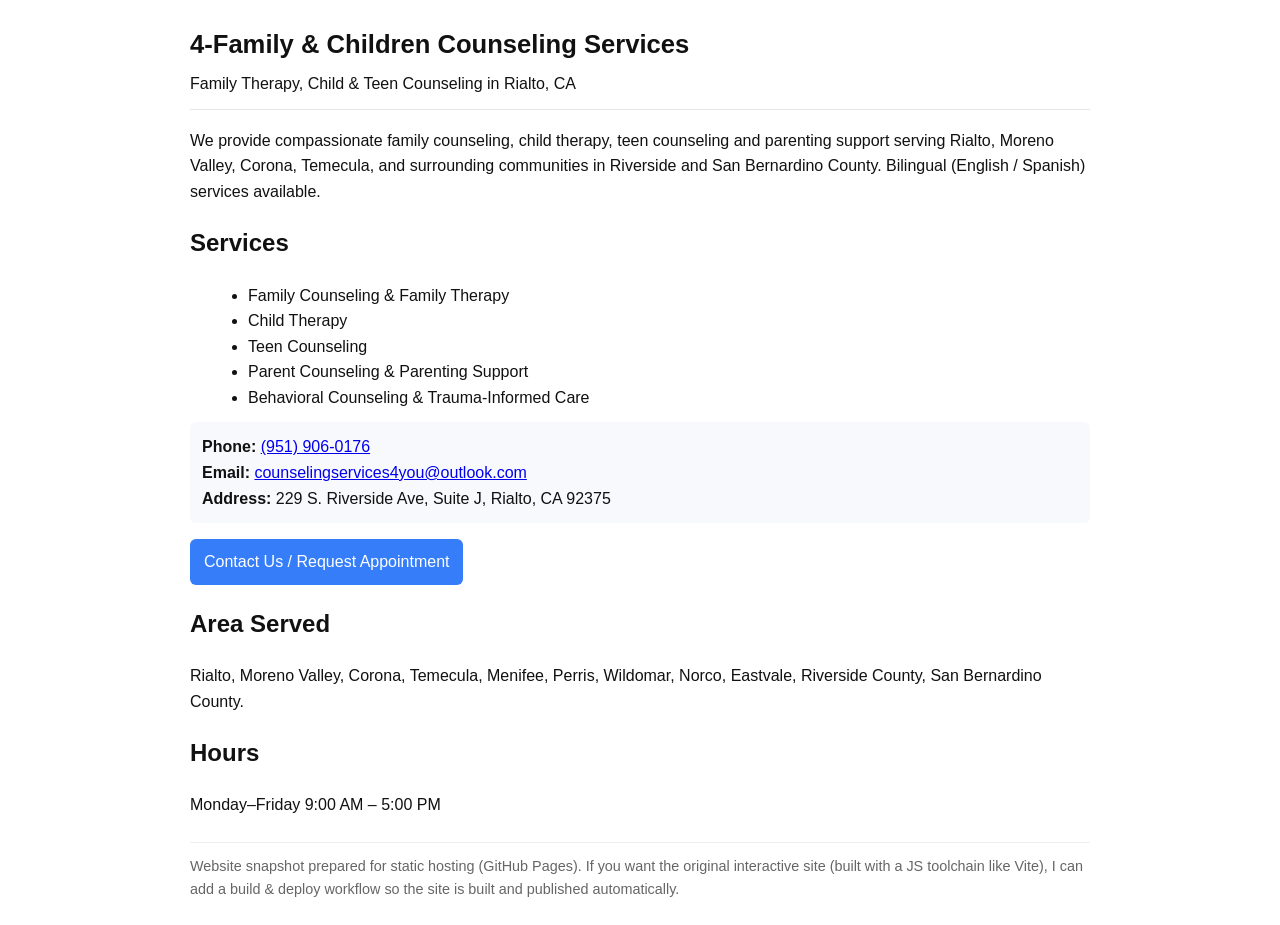
==== index.html @ 4184d6f3 "Add index.html for GitHub Pages (static snapshot)" ====
<!doctype html>
<html lang="en">
<head>
  <meta charset="utf-8">
  <meta name="viewport" content="width=device-width, initial-scale=1">
  <title>4-Family & Children Counseling Services | Family Therapy, Child & Teen Counseling in Rialto, CA</title>
  <meta name="description" content="Professional family counseling, child therapy, teen counseling, and parenting support in Rialto, CA. Serving Riverside and San Bernardino County.">
  <meta name="robots" content="index, follow">
  <style>
    body{font-family:Arial,Helvetica,sans-serif;line-height:1.6;padding:24px;max-width:900px;margin:0 auto;color:#111}
    header{border-bottom:1px solid #e6e6e6;padding-bottom:12px;margin-bottom:18px}
    h1{font-size:1.6rem;margin:0 0 6px}
    .contact{background:#f7f9fc;padding:12px;border-radius:6px;margin:12px 0}
    a.button{display:inline-block;background:#357DF9;color:#fff;padding:10px 14px;border-radius:6px;text-decoration:none}
    ul{margin:0 0 12px 18px}
    footer{margin-top:24px;border-top:1px solid #eee;padding-top:12px;color:#666;font-size:0.9rem}
  </style>
</head>
<body>
  <header>
    <h1>4-Family &amp; Children Counseling Services</h1>
    <div>Family Therapy, Child &amp; Teen Counseling in Rialto, CA</div>
  </header>

  <section>
    <p>We provide compassionate family counseling, child therapy, teen counseling and parenting support serving Rialto, Moreno Valley, Corona, Temecula, and surrounding communities in Riverside and San Bernardino County. Bilingual (English / Spanish) services available.</p>

    <h2>Services</h2>
    <ul>
      <li>Family Counseling &amp; Family Therapy</li>
      <li>Child Therapy</li>
      <li>Teen Counseling</li>
      <li>Parent Counseling &amp; Parenting Support</li>
      <li>Behavioral Counseling &amp; Trauma-Informed Care</li>
    </ul>

    <div class="contact">
      <strong>Phone:</strong> <a href="tel:+19519060176">(951) 906-0176</a><br>
      <strong>Email:</strong> <a href="mailto:counselingservices4you@outlook.com">counselingservices4you@outlook.com</a><br>
      <strong>Address:</strong> 229 S. Riverside Ave, Suite J, Rialto, CA 92375
    </div>

    <p><a class="button" href="mailto:counselingservices4you@outlook.com">Contact Us / Request Appointment</a></p>

    <h2>Area Served</h2>
    <p>Rialto, Moreno Valley, Corona, Temecula, Menifee, Perris, Wildomar, Norco, Eastvale, Riverside County, San Bernardino County.</p>

    <h2>Hours</h2>
    <p>Monday–Friday 9:00 AM – 5:00 PM</p>
  </section>

  <footer>
    <div>Website snapshot prepared for static hosting (GitHub Pages). If you want the original interactive site (built with a JS toolchain like Vite), I can add a build & deploy workflow so the site is built and published automatically.</div>
  </footer>
</body>
</html>
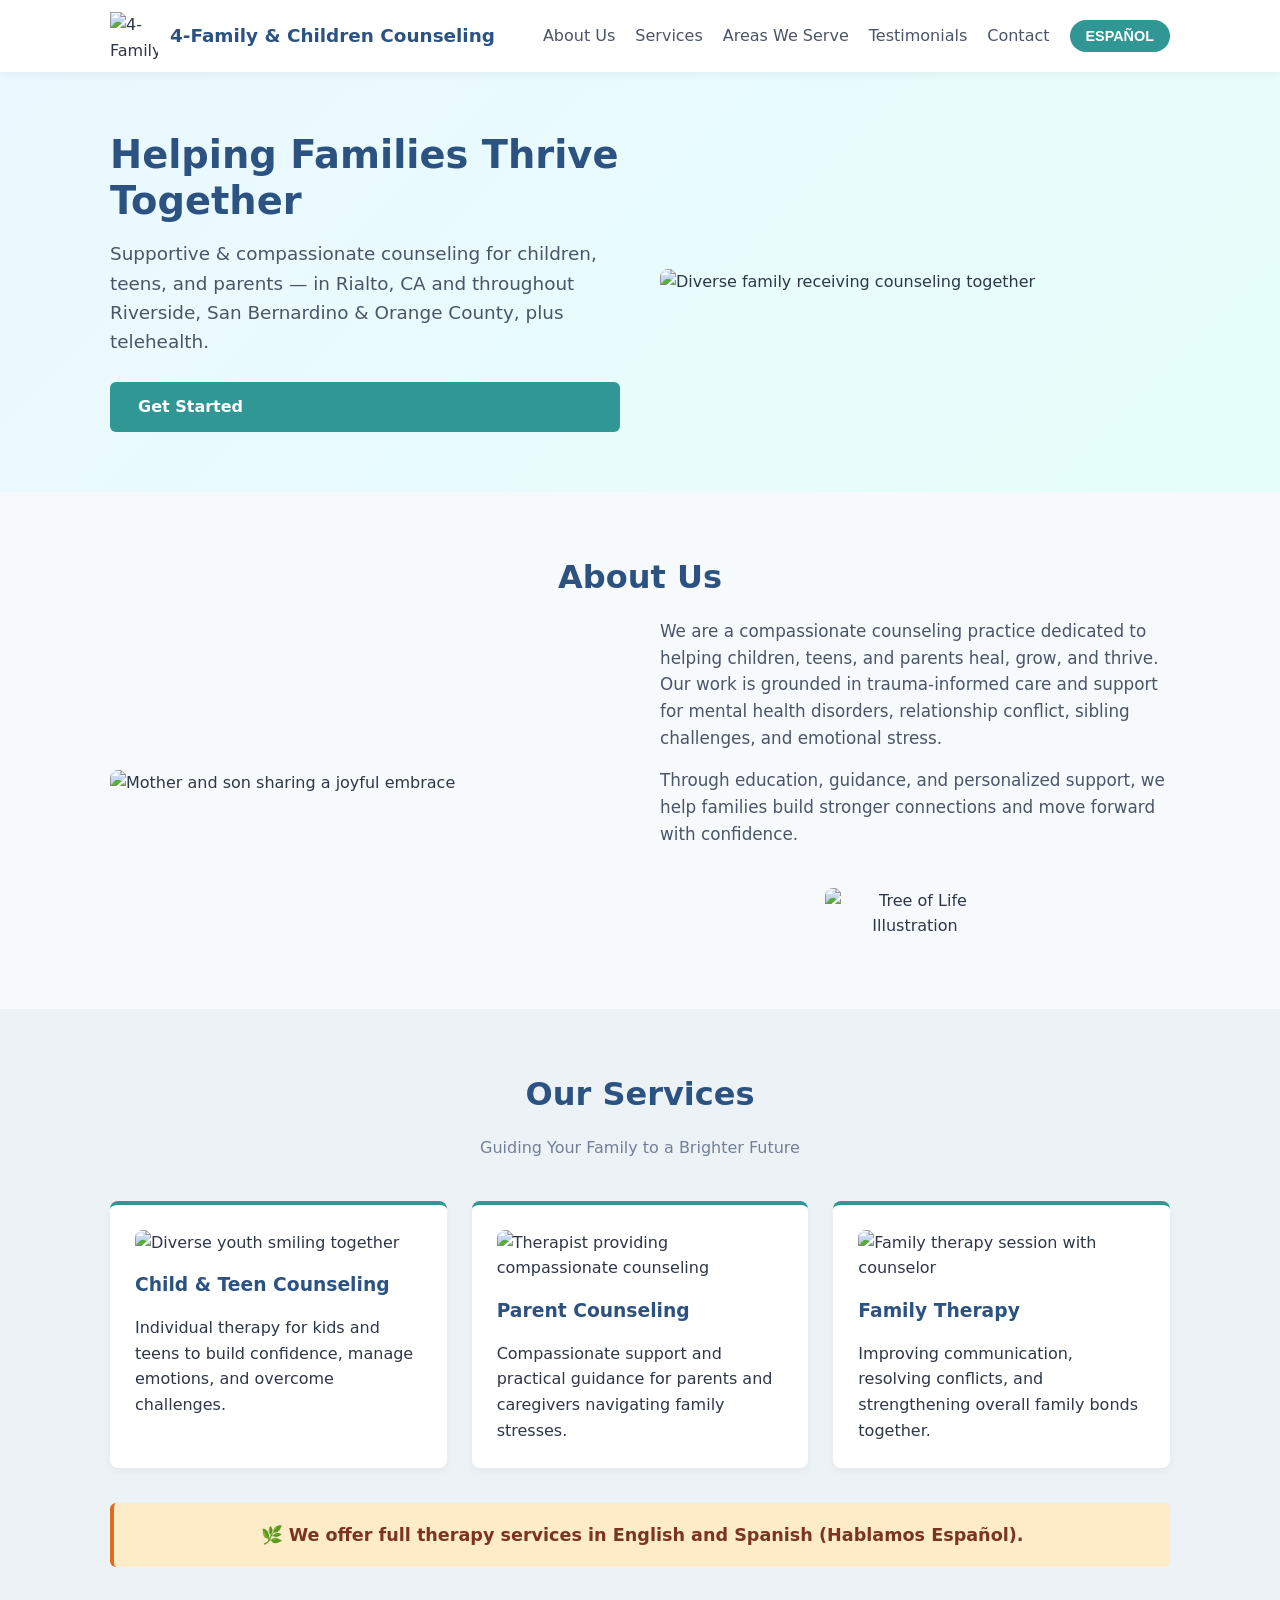
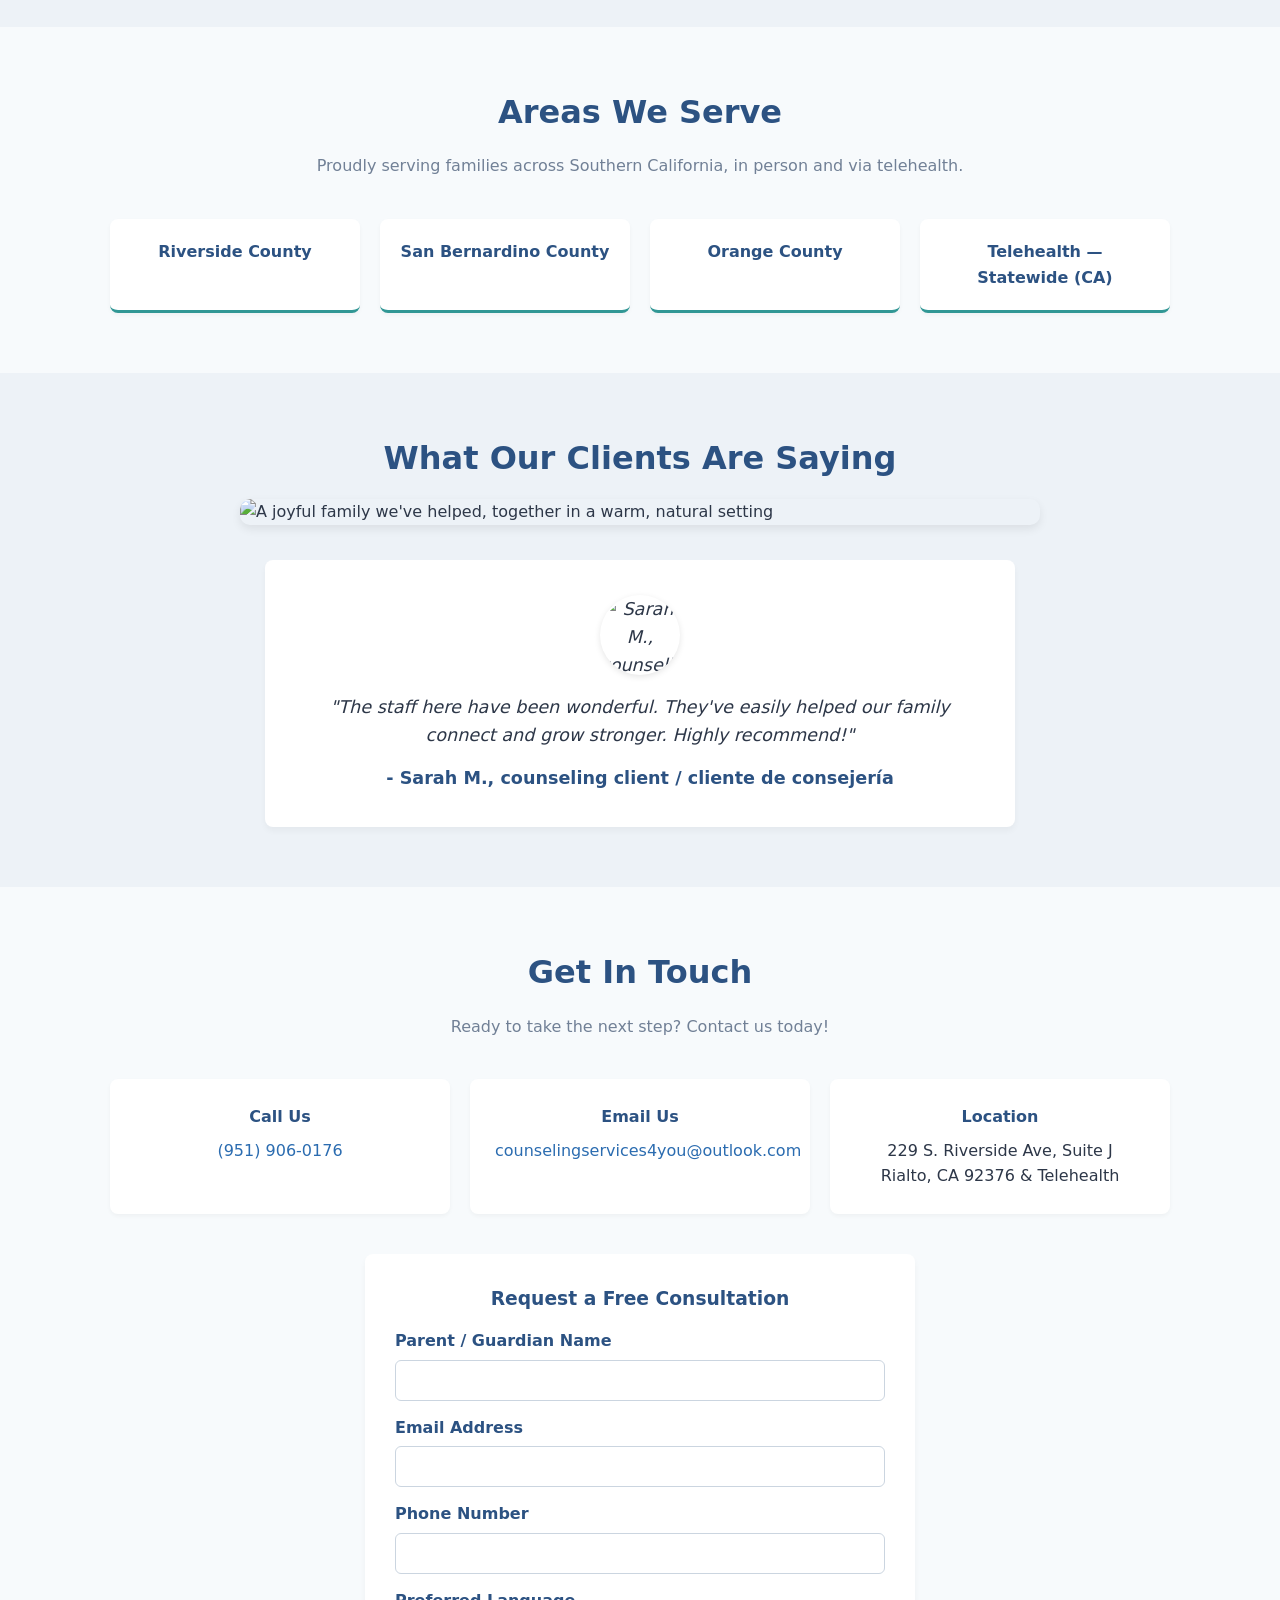
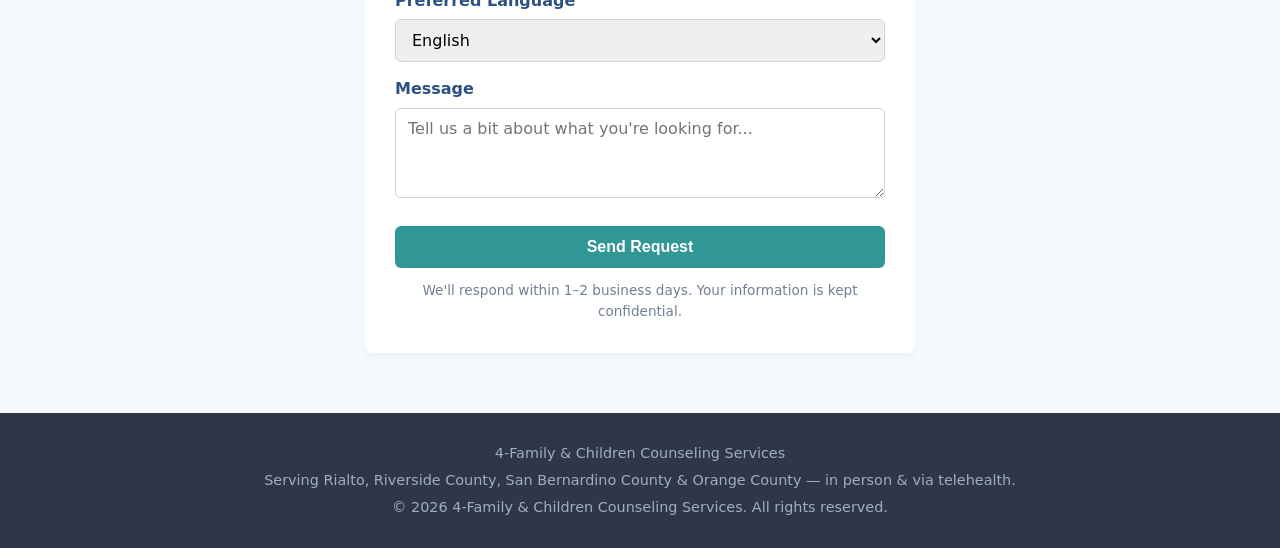
==== commit e161711a: "Add files via upload" ====
--- a/index.html
+++ b/index.html
@@ -1,56 +1,495 @@
-<!doctype html>
+<!DOCTYPE html>
 <html lang="en">
 <head>
-  <meta charset="utf-8">
-  <meta name="viewport" content="width=device-width, initial-scale=1">
-  <title>4-Family & Children Counseling Services | Family Therapy, Child & Teen Counseling in Rialto, CA</title>
-  <meta name="description" content="Professional family counseling, child therapy, teen counseling, and parenting support in Rialto, CA. Serving Riverside and San Bernardino County.">
+  <meta charset="UTF-8">
+  <meta name="viewport" content="width=device-width, initial-scale=1.0">
+  <title>4-Family & Children Counseling Services | Rialto, CA | Riverside, San Bernardino & Orange County | Servicios de Consejería Bilingüe</title>
+  <meta name="description" content="Bilingual (English/Spanish) counseling for children, teens, parents & families in Rialto, CA — serving Riverside County, San Bernardino County & Orange County, plus telehealth statewide. Hablamos español.">
+  <meta name="keywords" content="family counseling Rialto CA, child therapist Riverside County, teen counseling San Bernardino County, family therapy Orange County, bilingual counselor Spanish speaking therapist, consejeria familiar, terapia para niños, parent counseling Inland Empire, telehealth counseling California">
+  <meta name="author" content="4-Family & Children Counseling Services">
   <meta name="robots" content="index, follow">
+  <link rel="icon" type="image/png" href="images/family-icon.png">
+
+  <!-- Open Graph / Social sharing -->
+  <meta property="og:type" content="website">
+  <meta property="og:title" content="4-Family & Children Counseling Services | Rialto, CA">
+  <meta property="og:description" content="Bilingual counseling for children, teens & families. Serving Riverside County, San Bernardino County, Orange County & telehealth. Hablamos español.">
+  <meta property="og:image" content="images/mother-son-photo.png">
+  <meta property="og:locale" content="en_US">
+  <meta property="og:locale:alternate" content="es_ES">
+
+  <!-- Local Business structured data for local SEO / directory listings -->
+  <script type="application/ld+json">
+  {
+    "@context": "https://schema.org",
+    "@type": "CounselingService",
+    "name": "4-Family & Children Counseling Services",
+    "alternateName": "Servicios de Consejería 4-Family & Children",
+    "description": "Bilingual (English/Spanish) counseling practice offering child, teen, parent, and family therapy in-person and via telehealth.",
+    "telephone": "+1-951-906-0176",
+    "email": "counselingservices4you@outlook.com",
+    "address": {
+      "@type": "PostalAddress",
+      "streetAddress": "229 S. Riverside Ave, Suite J",
+      "addressLocality": "Rialto",
+      "addressRegion": "CA",
+      "postalCode": "92376",
+      "addressCountry": "US"
+    },
+    "areaServed": [
+      {"@type": "AdministrativeArea", "name": "Riverside County, California"},
+      {"@type": "AdministrativeArea", "name": "San Bernardino County, California"},
+      {"@type": "AdministrativeArea", "name": "Orange County, California"}
+    ],
+    "availableLanguage": ["English", "Spanish"],
+    "priceRange": "$$"
+  }
+  </script>
+
   <style>
-    body{font-family:Arial,Helvetica,sans-serif;line-height:1.6;padding:24px;max-width:900px;margin:0 auto;color:#111}
-    header{border-bottom:1px solid #e6e6e6;padding-bottom:12px;margin-bottom:18px}
-    h1{font-size:1.6rem;margin:0 0 6px}
-    .contact{background:#f7f9fc;padding:12px;border-radius:6px;margin:12px 0}
-    a.button{display:inline-block;background:#357DF9;color:#fff;padding:10px 14px;border-radius:6px;text-decoration:none}
-    ul{margin:0 0 12px 18px}
-    footer{margin-top:24px;border-top:1px solid #eee;padding-top:12px;color:#666;font-size:0.9rem}
+    * { box-sizing: border-box; margin: 0; padding: 0; }
+    body {
+      font-family: system-ui, -apple-system, BlinkMacSystemFont, 'Segoe UI', Roboto, Oxygen, Ubuntu, Cantarell, sans-serif;
+      line-height: 1.6;
+      color: #2d3748;
+      background-color: #f7fafc;
+    }
+    a { color: #2b6cb0; text-decoration: none; }
+    a:hover { text-decoration: underline; }
+    img { max-width: 100%; height: auto; display: block; border-radius: 8px; }
+    .container { max-width: 1100px; margin: 0 auto; padding: 0 20px; }
+
+    /* Navigation */
+    header {
+      background: #ffffff;
+      box-shadow: 0 2px 10px rgba(0,0,0,0.05);
+      position: sticky;
+      top: 0;
+      z-index: 100;
+    }
+    nav {
+      display: flex;
+      justify-content: space-between;
+      align-items: center;
+      padding: 12px 0;
+      flex-wrap: wrap;
+      gap: 10px;
+    }
+    .logo-container { display: flex; align-items: center; gap: 12px; }
+    .logo-img { height: 48px; width: 48px; object-fit: contain; border-radius: 0; }
+    .logo-text { font-size: 1.15rem; font-weight: 700; color: #2c5282; }
+    .nav-links { display: flex; list-style: none; gap: 20px; align-items: center; flex-wrap: wrap; }
+    .nav-links a { color: #4a5568; font-weight: 500; }
+    .lang-toggle-btn {
+      background: #319795;
+      color: #ffffff;
+      border: none;
+      padding: 8px 16px;
+      border-radius: 20px;
+      font-size: 0.9rem;
+      font-weight: 700;
+      cursor: pointer;
+      transition: background 0.2s;
+    }
+    .lang-toggle-btn:hover { background: #2c7a7b; }
+
+    /* Hero */
+    .hero { background: linear-gradient(135deg, #ebf8ff 0%, #e6fffa 100%); padding: 60px 0; }
+    .hero-grid { display: grid; grid-template-columns: 1fr 1fr; gap: 40px; align-items: center; }
+    .hero-text h1 { font-size: 2.4rem; color: #2c5282; margin-bottom: 15px; line-height: 1.2; }
+    .hero-text p { font-size: 1.15rem; color: #4a5568; margin-bottom: 25px; }
+    .btn-primary {
+      display: inline-block;
+      background: #319795;
+      color: #ffffff;
+      padding: 12px 28px;
+      border-radius: 6px;
+      font-weight: 600;
+      transition: background 0.2s;
+      border: none;
+      cursor: pointer;
+      font-size: 1rem;
+    }
+    .btn-primary:hover { background: #2c7a7b; text-decoration: none; }
+
+    section { padding: 60px 0; }
+    .section-title { text-align: center; font-size: 2rem; color: #2c5282; margin-bottom: 15px; }
+    .section-subtitle { text-align: center; color: #718096; margin-bottom: 40px; }
+
+    /* About */
+    .about-grid { display: grid; grid-template-columns: 1fr 1fr; gap: 40px; align-items: center; }
+    .about-content p { font-size: 1.05rem; color: #4a5568; margin-bottom: 15px; }
+    .tree-feature { text-align: center; margin: 40px auto 10px auto; max-width: 250px; }
+    .tree-feature img { margin: 0 auto; }
+
+    /* Services */
+    .services-grid { display: grid; grid-template-columns: repeat(auto-fit, minmax(280px, 1fr)); gap: 25px; }
+    .service-card {
+      background: #ffffff;
+      padding: 25px;
+      border-radius: 8px;
+      box-shadow: 0 4px 6px rgba(0,0,0,0.04);
+      border-top: 4px solid #319795;
+      display: flex;
+      flex-direction: column;
+      gap: 15px;
+    }
+    .service-card h3 { color: #2c5282; }
+
+    .bilingual-banner {
+      background: #feebc8;
+      border-left: 4px solid #dd6b20;
+      padding: 18px 20px;
+      margin-top: 35px;
+      border-radius: 6px;
+      text-align: center;
+      font-weight: 600;
+      color: #7b341e;
+      font-size: 1.1rem;
+    }
+
+    /* Areas served */
+    .areas-grid {
+      display: grid;
+      grid-template-columns: repeat(auto-fit, minmax(220px, 1fr));
+      gap: 20px;
+      margin-top: 10px;
+    }
+    .area-card {
+      background: #ffffff;
+      padding: 20px;
+      border-radius: 8px;
+      text-align: center;
+      box-shadow: 0 2px 4px rgba(0,0,0,0.04);
+      border-bottom: 3px solid #319795;
+      font-weight: 600;
+      color: #2c5282;
+    }
+
+    /* Testimonials */
+    .testimonials-banner {
+      max-width: 800px;
+      margin: 0 auto 35px auto;
+      border-radius: 10px;
+      overflow: hidden;
+      box-shadow: 0 4px 10px rgba(0,0,0,0.08);
+    }
+    .testimonials-banner img { border-radius: 10px; width: 100%; }
+    .testimonial {
+      background: #ffffff;
+      padding: 35px;
+      border-radius: 8px;
+      max-width: 750px;
+      margin: 0 auto;
+      text-align: center;
+      box-shadow: 0 4px 6px rgba(0,0,0,0.04);
+      font-style: italic;
+      font-size: 1.1rem;
+    }
+    .testimonial-photo {
+      width: 80px;
+      height: 80px;
+      border-radius: 50%;
+      object-fit: cover;
+      margin: 0 auto 18px auto;
+      box-shadow: 0 2px 6px rgba(0,0,0,0.1);
+    }
+    .testimonial-author { margin-top: 15px; font-style: normal; font-weight: 600; color: #2c5282; }
+
+    /* Contact */
+    .contact-info { display: grid; grid-template-columns: repeat(auto-fit, minmax(220px, 1fr)); gap: 20px; text-align: center; margin-bottom: 40px; }
+    .contact-card { background: #ffffff; padding: 25px; border-radius: 8px; box-shadow: 0 2px 4px rgba(0,0,0,0.04); }
+    .contact-card strong { color: #2c5282; display: block; margin-bottom: 8px; }
+
+    /* Sign-up form */
+    .signup-form {
+      background: #ffffff;
+      max-width: 550px;
+      margin: 0 auto;
+      padding: 30px;
+      border-radius: 8px;
+      box-shadow: 0 4px 6px rgba(0,0,0,0.04);
+    }
+    .signup-form label { display: block; font-weight: 600; color: #2c5282; margin-bottom: 6px; margin-top: 14px; }
+    .signup-form input, .signup-form textarea, .signup-form select {
+      width: 100%;
+      padding: 10px 12px;
+      border: 1px solid #cbd5e0;
+      border-radius: 6px;
+      font-size: 1rem;
+      font-family: inherit;
+    }
+    .signup-form textarea { min-height: 90px; resize: vertical; }
+    .signup-form button { margin-top: 20px; width: 100%; }
+    .form-note { font-size: 0.85rem; color: #718096; margin-top: 12px; text-align: center; }
+
+    /* Footer */
+    footer { background: #2d3748; color: #a0aec0; text-align: center; padding: 25px 0; font-size: 0.9rem; }
+    footer p { margin: 4px 0; }
+
+    .es { display: none; }
+
+    @media (max-width: 768px) {
+      .hero-grid, .about-grid { grid-template-columns: 1fr; }
+      .hero-text h1 { font-size: 1.8rem; }
+      .nav-links { gap: 10px; font-size: 0.9rem; }
+    }
   </style>
 </head>
 <body>
+
+  <!-- Navigation -->
   <header>
-    <h1>4-Family &amp; Children Counseling Services</h1>
-    <div>Family Therapy, Child &amp; Teen Counseling in Rialto, CA</div>
+    <div class="container">
+      <nav>
+        <div class="logo-container">
+          <img src="images/tree-logo.png" alt="4-Family Logo" class="logo-img">
+          <span class="logo-text">4-Family &amp; Children Counseling</span>
+        </div>
+        <ul class="nav-links">
+          <li><a href="#about" class="en" style="display:block;">About Us</a><a href="#about" class="es" style="display:none;">Nosotros</a></li>
+          <li><a href="#services" class="en" style="display:block;">Services</a><a href="#services" class="es" style="display:none;">Servicios</a></li>
+          <li><a href="#areas" class="en" style="display:block;">Areas We Serve</a><a href="#areas" class="es" style="display:none;">Áreas de Servicio</a></li>
+          <li><a href="#testimonials" class="en" style="display:block;">Testimonials</a><a href="#testimonials" class="es" style="display:none;">Testimonios</a></li>
+          <li><a href="#contact" class="en" style="display:block;">Contact</a><a href="#contact" class="es" style="display:none;">Contacto</a></li>
+          <li><button class="lang-toggle-btn" onclick="toggleLanguage()">ESPAÑOL</button></li>
+        </ul>
+      </nav>
+    </div>
   </header>
 
-  <section>
-    <p>We provide compassionate family counseling, child therapy, teen counseling and parenting support serving Rialto, Moreno Valley, Corona, Temecula, and surrounding communities in Riverside and San Bernardino County. Bilingual (English / Spanish) services available.</p>
-
-    <h2>Services</h2>
-    <ul>
-      <li>Family Counseling &amp; Family Therapy</li>
-      <li>Child Therapy</li>
-      <li>Teen Counseling</li>
-      <li>Parent Counseling &amp; Parenting Support</li>
-      <li>Behavioral Counseling &amp; Trauma-Informed Care</li>
-    </ul>
-
-    <div class="contact">
-      <strong>Phone:</strong> <a href="tel:+19519060176">(951) 906-0176</a><br>
-      <strong>Email:</strong> <a href="mailto:counselingservices4you@outlook.com">counselingservices4you@outlook.com</a><br>
-      <strong>Address:</strong> 229 S. Riverside Ave, Suite J, Rialto, CA 92375
-    </div>
-
-    <p><a class="button" href="mailto:counselingservices4you@outlook.com">Contact Us / Request Appointment</a></p>
-
-    <h2>Area Served</h2>
-    <p>Rialto, Moreno Valley, Corona, Temecula, Menifee, Perris, Wildomar, Norco, Eastvale, Riverside County, San Bernardino County.</p>
-
-    <h2>Hours</h2>
-    <p>Monday–Friday 9:00 AM – 5:00 PM</p>
-  </section>
-
+  <!-- Hero -->
+  <section class="hero">
+    <div class="container">
+      <div class="hero-grid">
+        <div class="hero-text">
+          <h1 class="en" style="display:block;">Helping Families Thrive Together</h1>
+          <h1 class="es" style="display:none;">Ayudando a las Familias a Prosperar Juntas</h1>
+
+          <p class="en" style="display:block;">Supportive &amp; compassionate counseling for children, teens, and parents — in Rialto, CA and throughout Riverside, San Bernardino &amp; Orange County, plus telehealth.</p>
+          <p class="es" style="display:none;">Consejería compasiva y de apoyo para niños, adolescentes y padres — en Rialto, CA y en los condados de Riverside, San Bernardino y Orange, además de telesalud.</p>
+
+          <a href="#contact" class="btn-primary en" style="display:block;">Get Started</a>
+          <a href="#contact" class="btn-primary es" style="display:none;">Comenzar</a>
+        </div>
+        <div class="hero-image">
+          <img src="https://media.istockphoto.com/id/1387143447/photo/shot-of-a-family-meeting-with-a-therapist.jpg?s=612x612&w=0&k=20&c=mRwlF-MzBL32ceofU47RCP_8OOySt5w_E7X0aHN9sFc=" alt="Diverse family receiving counseling together">
+        </div>
+      </div>
+    </div>
+  </section>
+
+  <!-- About -->
+  <section id="about">
+    <div class="container">
+      <h2 class="section-title en" style="display:block;">About Us</h2>
+      <h2 class="section-title es" style="display:none;">Sobre Nosotros</h2>
+
+      <div class="about-grid">
+        <div class="about-image">
+          <img src="images/mother-son-photo.png" alt="Mother and son sharing a joyful embrace">
+        </div>
+        <div class="about-content">
+          <p class="en" style="display:block;">We are a compassionate counseling practice dedicated to helping children, teens, and parents heal, grow, and thrive. Our work is grounded in trauma-informed care and support for mental health disorders, relationship conflict, sibling challenges, and emotional stress.</p>
+          <p class="es" style="display:none;">Somos una práctica de consejería compasiva dedicada a ayudar a niños, adolescentes y padres a sanar, crecer y prosperar. Nuestro trabajo se fundamenta en la atención informada sobre el trauma y el apoyo para trastornos de salud mental, conflictos relacionales y estrés familiar.</p>
+
+          <p class="en" style="display:block;">Through education, guidance, and personalized support, we help families build stronger connections and move forward with confidence.</p>
+          <p class="es" style="display:none;">A través de la educación, la orientación y el apoyo personalizado, ayudamos a las familias a construir conexiones más fuertes y avanzar con confianza.</p>
+
+          <div class="tree-feature">
+            <img src="images/tree-logo.png" alt="Tree of Life Illustration" width="180">
+          </div>
+        </div>
+      </div>
+    </div>
+  </section>
+
+  <!-- Services -->
+  <section id="services" style="background:#edf2f7;">
+    <div class="container">
+      <h2 class="section-title en" style="display:block;">Our Services</h2>
+      <h2 class="section-title es" style="display:none;">Nuestros Servicios</h2>
+
+      <p class="section-subtitle en" style="display:block;">Guiding Your Family to a Brighter Future</p>
+      <p class="section-subtitle es" style="display:none;">Guiando a su familia hacia un futuro mejor</p>
+
+      <div class="services-grid">
+        <div class="service-card">
+          <img src="https://static.vecteezy.com/system/resources/thumbnails/072/808/963/small/a-joyful-group-of-seven-multi-ethnic-girls-smiling-brightly-surrounded-by-a-warm-inviting-atmosphere-photo.jpg" alt="Diverse youth smiling together">
+          <h3 class="en" style="display:block;">Child &amp; Teen Counseling</h3>
+          <h3 class="es" style="display:none;">Consejería para Niños y Adolescentes</h3>
+          <p class="en" style="display:block;">Individual therapy for kids and teens to build confidence, manage emotions, and overcome challenges.</p>
+          <p class="es" style="display:none;">Terapia individual para niños y adolescentes para desarrollar confianza, manejar emociones y superar desafíos.</p>
+        </div>
+
+        <div class="service-card">
+          <img src="https://media.istockphoto.com/id/1394416378/photo/therapist-listening-to-the-emotional-problems-of-a-teen.jpg?s=612x612&w=0&k=20&c=f-fof67Tsnn8D8NgfT6s1-AVVVjCIy_0Fok8Z7hAlxs=" alt="Therapist providing compassionate counseling">
+          <h3 class="en" style="display:block;">Parent Counseling</h3>
+          <h3 class="es" style="display:none;">Consejería para Padres</h3>
+          <p class="en" style="display:block;">Compassionate support and practical guidance for parents and caregivers navigating family stresses.</p>
+          <p class="es" style="display:none;">Apoyo compasivo y orientación práctica para padres y cuidadores que navegan el estrés familiar.</p>
+        </div>
+
+        <div class="service-card">
+          <img src="https://media.istockphoto.com/id/1387143447/photo/shot-of-a-family-meeting-with-a-therapist.jpg?s=612x612&w=0&k=20&c=mRwlF-MzBL32ceofU47RCP_8OOySt5w_E7X0aHN9sFc=" alt="Family therapy session with counselor">
+          <h3 class="en" style="display:block;">Family Therapy</h3>
+          <h3 class="es" style="display:none;">Terapia Familiar</h3>
+          <p class="en" style="display:block;">Improving communication, resolving conflicts, and strengthening overall family bonds together.</p>
+          <p class="es" style="display:none;">Mejorando la comunicación, resolviendo conflictos y fortaleciendo los lazos familiares en conjunto.</p>
+        </div>
+      </div>
+
+      <div class="bilingual-banner">
+        <span class="en" style="display:block;">🌿 We offer full therapy services in English and Spanish (Hablamos Español).</span>
+        <span class="es" style="display:none;">🌿 Ofrecemos servicios completos de terapia en inglés y español.</span>
+      </div>
+    </div>
+  </section>
+
+  <!-- Areas We Serve (for local SEO / directory placement) -->
+  <section id="areas">
+    <div class="container">
+      <h2 class="section-title en" style="display:block;">Areas We Serve</h2>
+      <h2 class="section-title es" style="display:none;">Áreas Que Atendemos</h2>
+
+      <p class="section-subtitle en" style="display:block;">Proudly serving families across Southern California, in person and via telehealth.</p>
+      <p class="section-subtitle es" style="display:none;">Orgullosamente atendemos a familias en todo el sur de California, en persona y por telesalud.</p>
+
+      <div class="areas-grid">
+        <div class="area-card en" style="display:block;">Riverside County</div>
+        <div class="area-card es" style="display:none;">Condado de Riverside</div>
+
+        <div class="area-card en" style="display:block;">San Bernardino County</div>
+        <div class="area-card es" style="display:none;">Condado de San Bernardino</div>
+
+        <div class="area-card en" style="display:block;">Orange County</div>
+        <div class="area-card es" style="display:none;">Condado de Orange</div>
+
+        <div class="area-card en" style="display:block;">Telehealth — Statewide (CA)</div>
+        <div class="area-card es" style="display:none;">Telesalud — Todo California</div>
+      </div>
+    </div>
+  </section>
+
+  <!-- Testimonials -->
+  <section id="testimonials" style="background:#edf2f7;">
+    <div class="container">
+      <h2 class="section-title en" style="display:block;">What Our Clients Are Saying</h2>
+      <h2 class="section-title es" style="display:none;">Lo Que Dicen Nuestros Clientes</h2>
+
+      <div class="testimonials-banner">
+        <img src="https://images.pexels.com/photos/19052057/pexels-photo-19052057.jpeg?cs=srgb&w=1600&fm=jpg" alt="A joyful family we've helped, together in a warm, natural setting">
+      </div>
+
+      <div class="testimonial">
+        <img src="images/testimonial-client.png" alt="Sarah M., counseling client" class="testimonial-photo">
+        <p class="en" style="display:block;">"The staff here have been wonderful. They've easily helped our family connect and grow stronger. Highly recommend!"</p>
+        <p class="es" style="display:none;">"El personal aquí ha sido maravilloso. Nos ayudaron fácilmente a conectarnos como familia y fortalecernos. ¡Muy recomendado!"</p>
+        <div class="testimonial-author">- Sarah M., counseling client / cliente de consejería</div>
+      </div>
+    </div>
+  </section>
+
+  <!-- Contact -->
+  <section id="contact">
+    <div class="container">
+      <h2 class="section-title en" style="display:block;">Get In Touch</h2>
+      <h2 class="section-title es" style="display:none;">Contáctenos</h2>
+
+      <p class="section-subtitle en" style="display:block;">Ready to take the next step? Contact us today!</p>
+      <p class="section-subtitle es" style="display:none;">¿Listo para dar el siguiente paso? ¡Contáctenos hoy!</p>
+
+      <div class="contact-info">
+        <div class="contact-card">
+          <strong class="en" style="display:block;">Call Us</strong>
+          <strong class="es" style="display:none;">Llámenos</strong>
+          <p><a href="tel:9519060176">(951) 906-0176</a></p>
+        </div>
+        <div class="contact-card">
+          <strong class="en" style="display:block;">Email Us</strong>
+          <strong class="es" style="display:none;">Correo Electrónico</strong>
+          <p><a href="mailto:counselingservices4you@outlook.com">counselingservices4you@outlook.com</a></p>
+        </div>
+        <div class="contact-card">
+          <strong class="en" style="display:block;">Location</strong>
+          <strong class="es" style="display:none;">Ubicación</strong>
+          <p>229 S. Riverside Ave, Suite J<br>Rialto, CA 92376 &amp; Telehealth</p>
+        </div>
+      </div>
+
+      <!-- Email capture / inquiry form -->
+      <form class="signup-form" action="https://formsubmit.co/counselingservices4you@outlook.com" method="POST">
+        <input type="hidden" name="_subject" value="New inquiry from website">
+        <input type="hidden" name="_captcha" value="false">
+        <input type="text" name="_honey" style="display:none">
+
+        <h3 class="en" style="display:block; color:#2c5282; text-align:center;">Request a Free Consultation</h3>
+        <h3 class="es" style="display:none; color:#2c5282; text-align:center;">Solicite una Consulta Gratuita</h3>
+
+        <label class="en" style="display:block;">Parent / Guardian Name</label>
+        <label class="es" style="display:none;">Nombre del Padre / Tutor</label>
+        <input type="text" name="Name" required>
+
+        <label class="en" style="display:block;">Email Address</label>
+        <label class="es" style="display:none;">Correo Electrónico</label>
+        <input type="email" name="Email" required>
+
+        <label class="en" style="display:block;">Phone Number</label>
+        <label class="es" style="display:none;">Número de Teléfono</label>
+        <input type="tel" name="Phone">
+
+        <label class="en" style="display:block;">Preferred Language</label>
+        <label class="es" style="display:none;">Idioma Preferido</label>
+        <select name="Preferred Language">
+          <option value="English">English</option>
+          <option value="Español">Español</option>
+        </select>
+
+        <label class="en" style="display:block;">Message</label>
+        <label class="es" style="display:none;">Mensaje</label>
+        <textarea name="Message" placeholder="Tell us a bit about what you're looking for..."></textarea>
+
+        <button type="submit" class="btn-primary en" style="display:block;">Send Request</button>
+        <button type="submit" class="btn-primary es" style="display:none;">Enviar Solicitud</button>
+
+        <p class="form-note en" style="display:block;">We'll respond within 1–2 business days. Your information is kept confidential.</p>
+        <p class="form-note es" style="display:none;">Le responderemos dentro de 1 a 2 días hábiles. Su información se mantiene confidencial.</p>
+      </form>
+    </div>
+  </section>
+
+  <!-- Footer -->
   <footer>
-    <div>Website snapshot prepared for static hosting (GitHub Pages). If you want the original interactive site (built with a JS toolchain like Vite), I can add a build & deploy workflow so the site is built and published automatically.</div>
+    <div class="container">
+      <p>4-Family &amp; Children Counseling Services</p>
+      <p class="en" style="display:block;">Serving Rialto, Riverside County, San Bernardino County &amp; Orange County — in person &amp; via telehealth.</p>
+      <p class="es" style="display:none;">Atendiendo Rialto, el Condado de Riverside, el Condado de San Bernardino y el Condado de Orange — en persona y por telesalud.</p>
+      <p>© 2026 4-Family &amp; Children Counseling Services. All rights reserved.</p>
+    </div>
   </footer>
+
+  <!-- Language Switcher -->
+  <script>
+    let currentLang = 'en';
+    function toggleLanguage() {
+      const enElements = document.querySelectorAll('.en');
+      const esElements = document.querySelectorAll('.es');
+      const btn = document.querySelector('.lang-toggle-btn');
+      if (currentLang === 'en') {
+        enElements.forEach(el => el.style.display = 'none');
+        esElements.forEach(el => el.style.display = 'block');
+        btn.textContent = 'ENGLISH';
+        currentLang = 'es';
+        document.documentElement.lang = 'es';
+      } else {
+        esElements.forEach(el => el.style.display = 'none');
+        enElements.forEach(el => el.style.display = 'block');
+        btn.textContent = 'ESPAÑOL';
+        currentLang = 'en';
+        document.documentElement.lang = 'en';
+      }
+    }
+  </script>
+
 </body>
 </html>
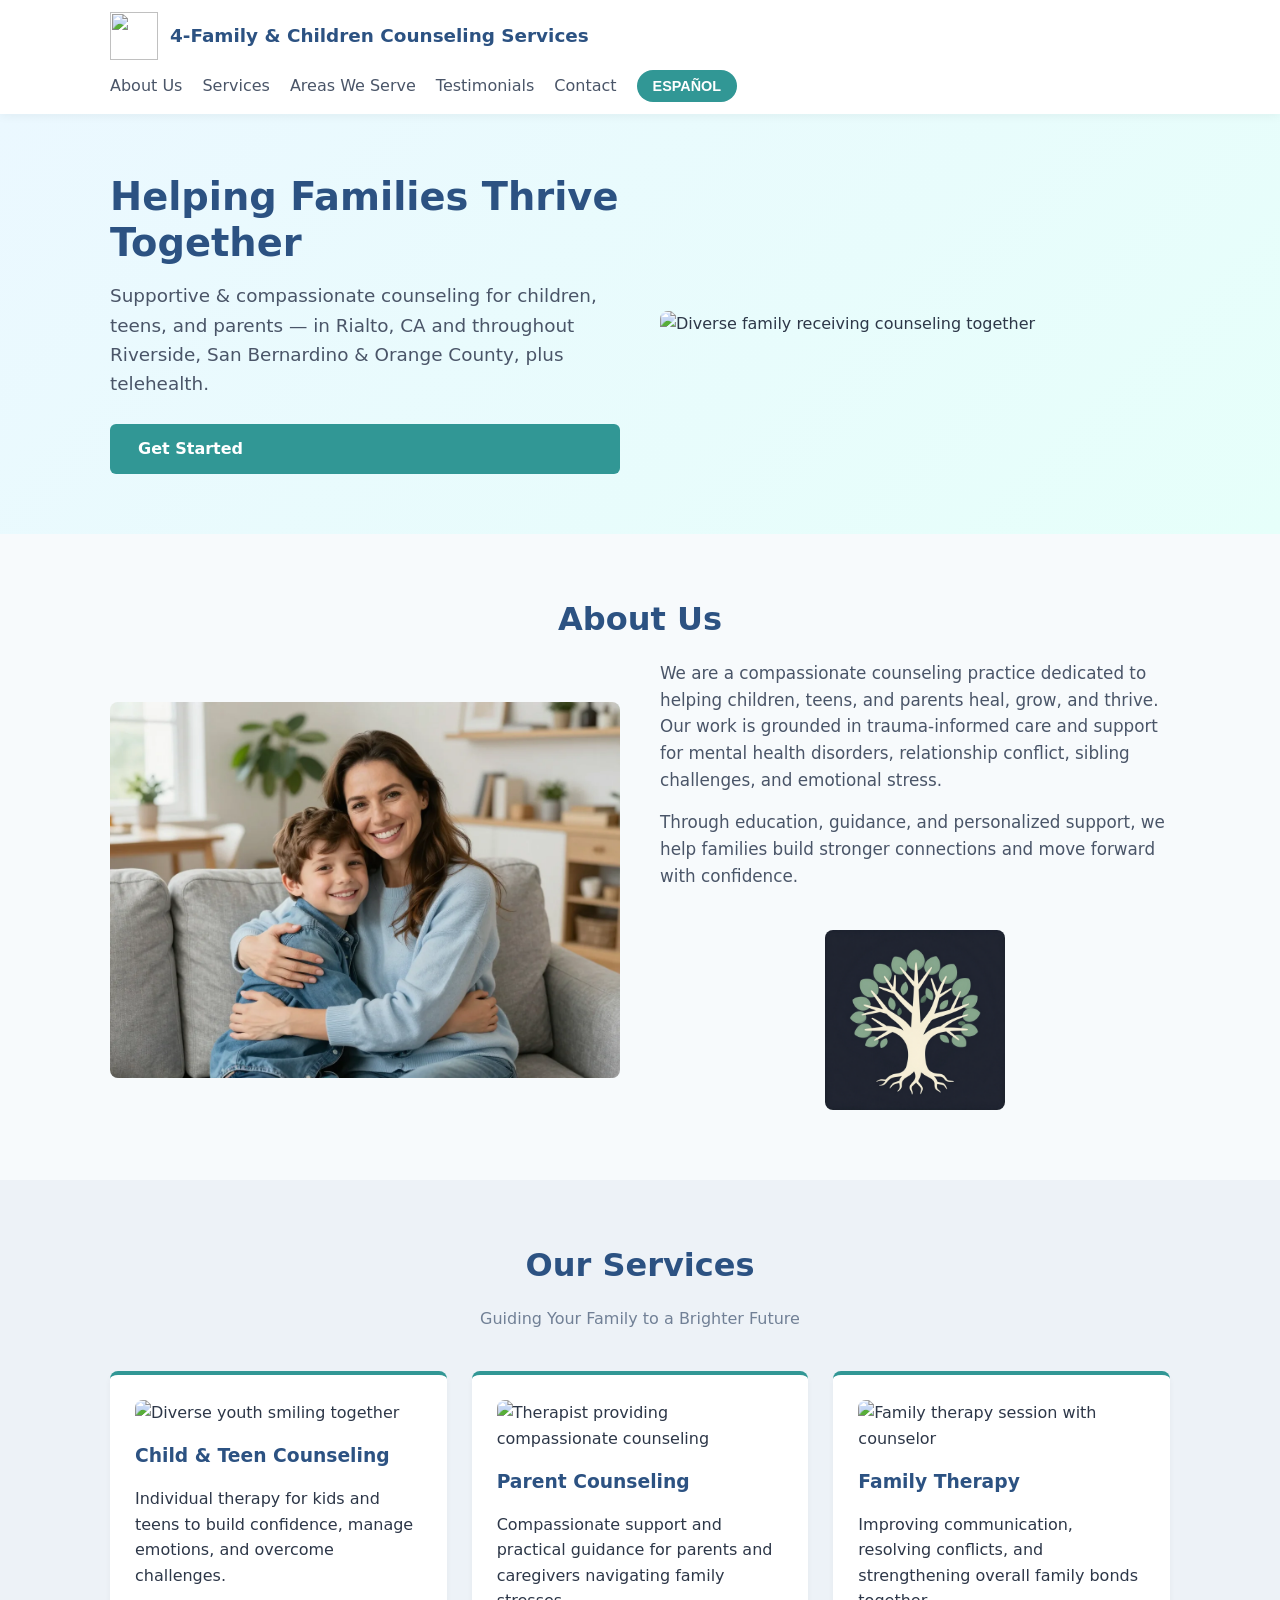
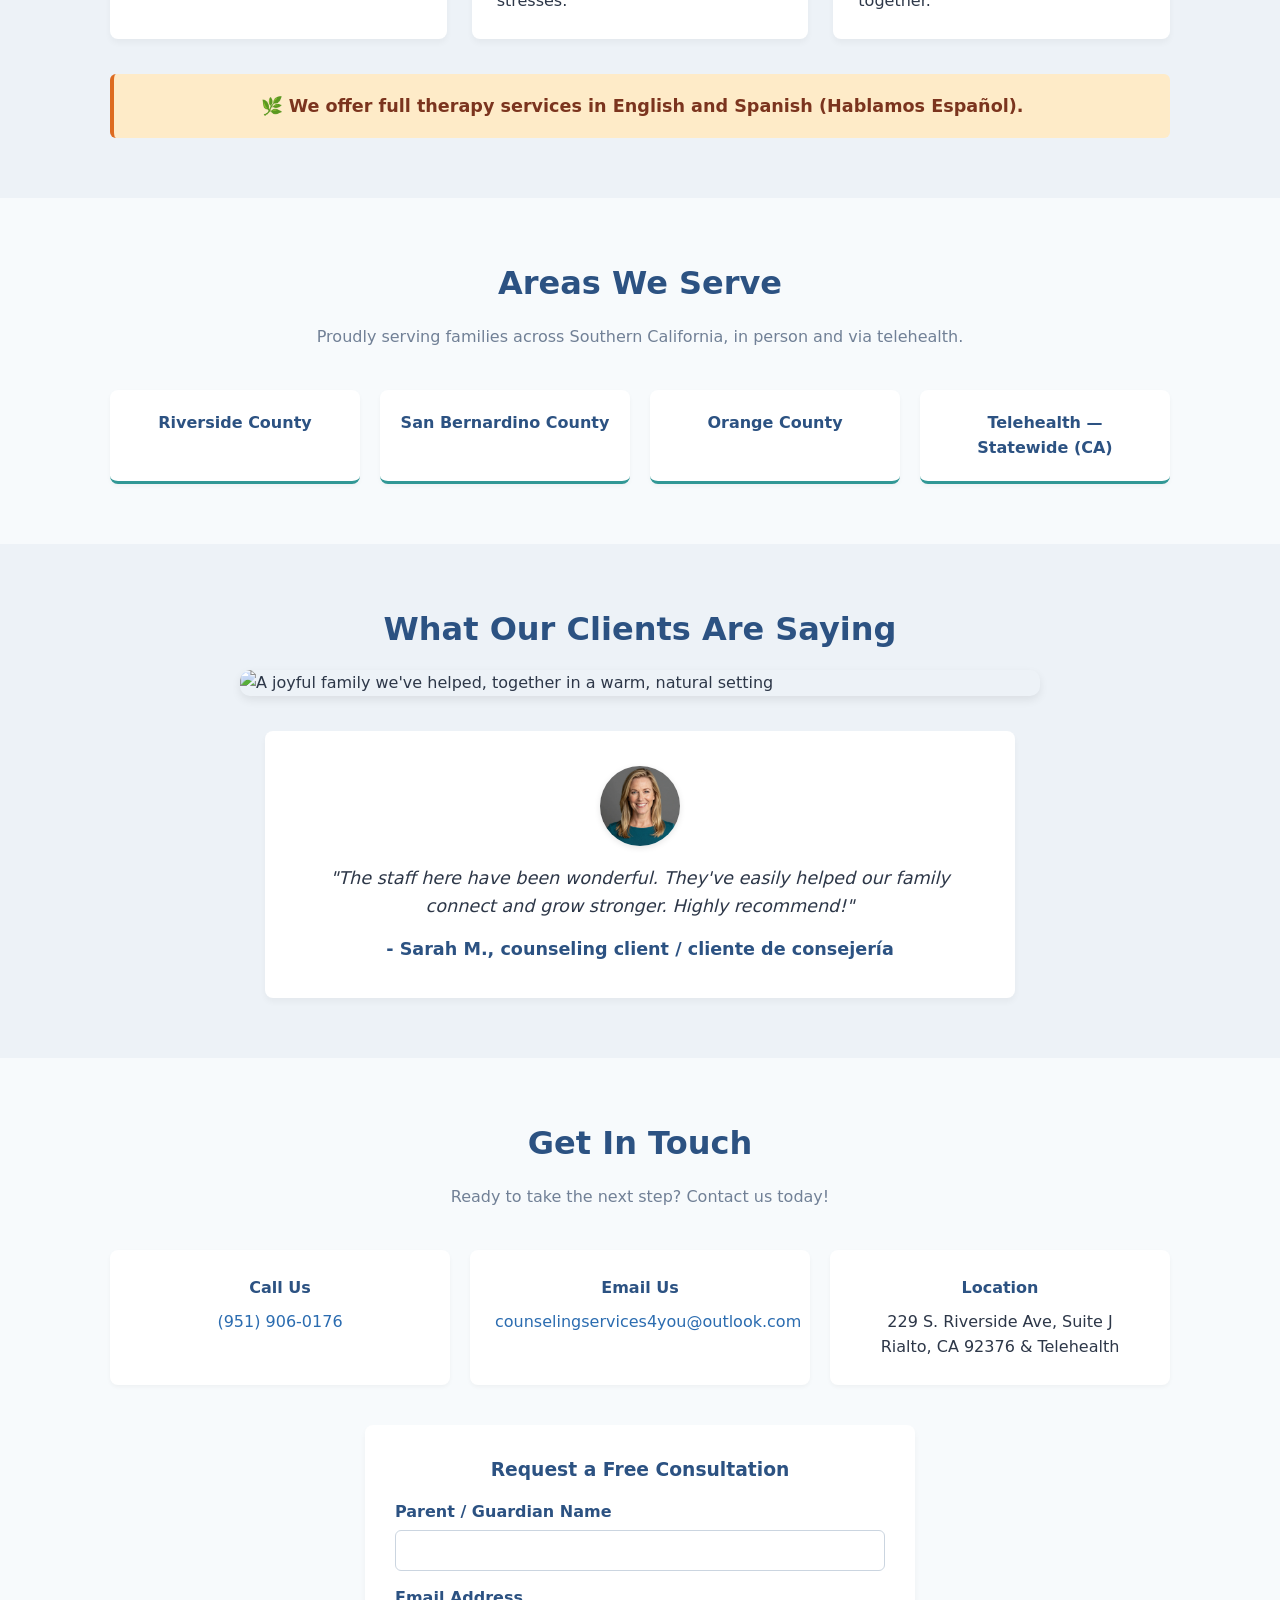
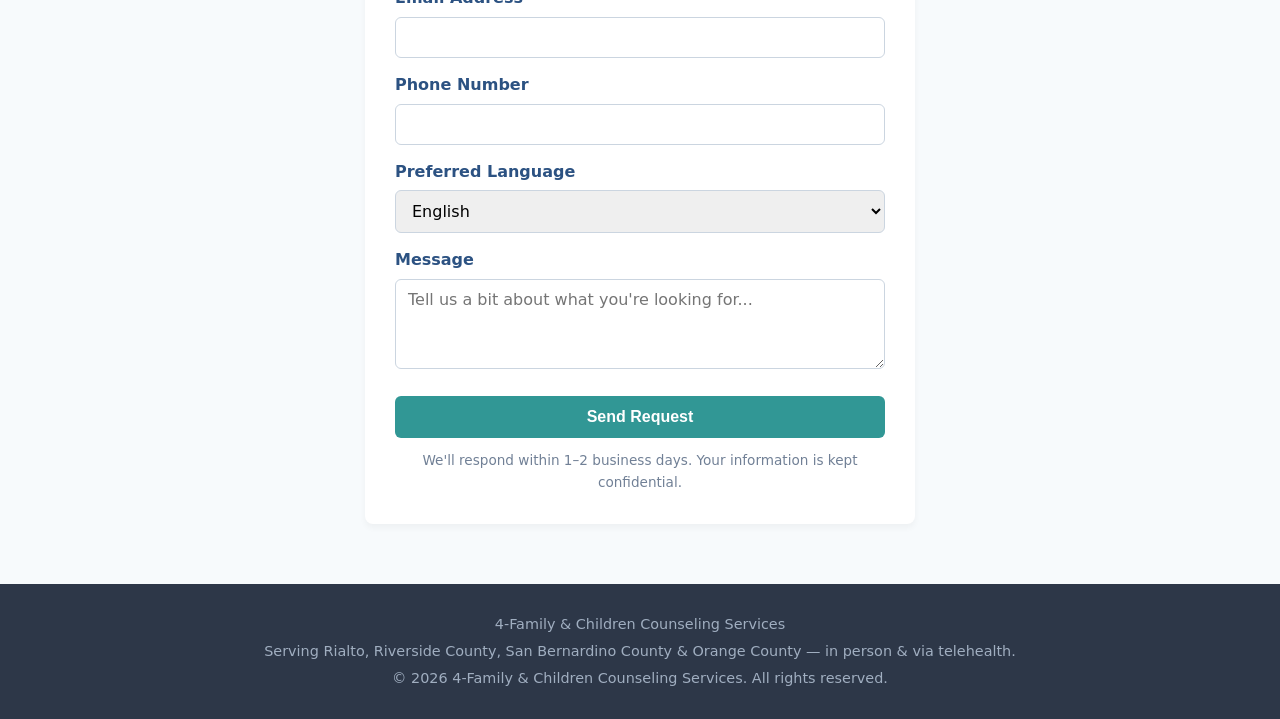
==== commit 54166e21: "Change logo image and update branding text Updated logo image and text for branding consistency." ====
--- a/index.html
+++ b/index.html
@@ -243,8 +243,8 @@
     <div class="container">
       <nav>
         <div class="logo-container">
-          <img src="images/tree-logo.png" alt="4-Family Logo" class="logo-img">
-          <span class="logo-text">4-Family &amp; Children Counseling</span>
+          <img src="images/family-icon.png alt="4-Family Logo" class="logo-img">
+          <span class="logo-text">4-Family &amp; Children Counseling Services</span>
         </div>
         <ul class="nav-links">
           <li><a href="#about" class="en" style="display:block;">About Us</a><a href="#about" class="es" style="display:none;">Nosotros</a></li>
